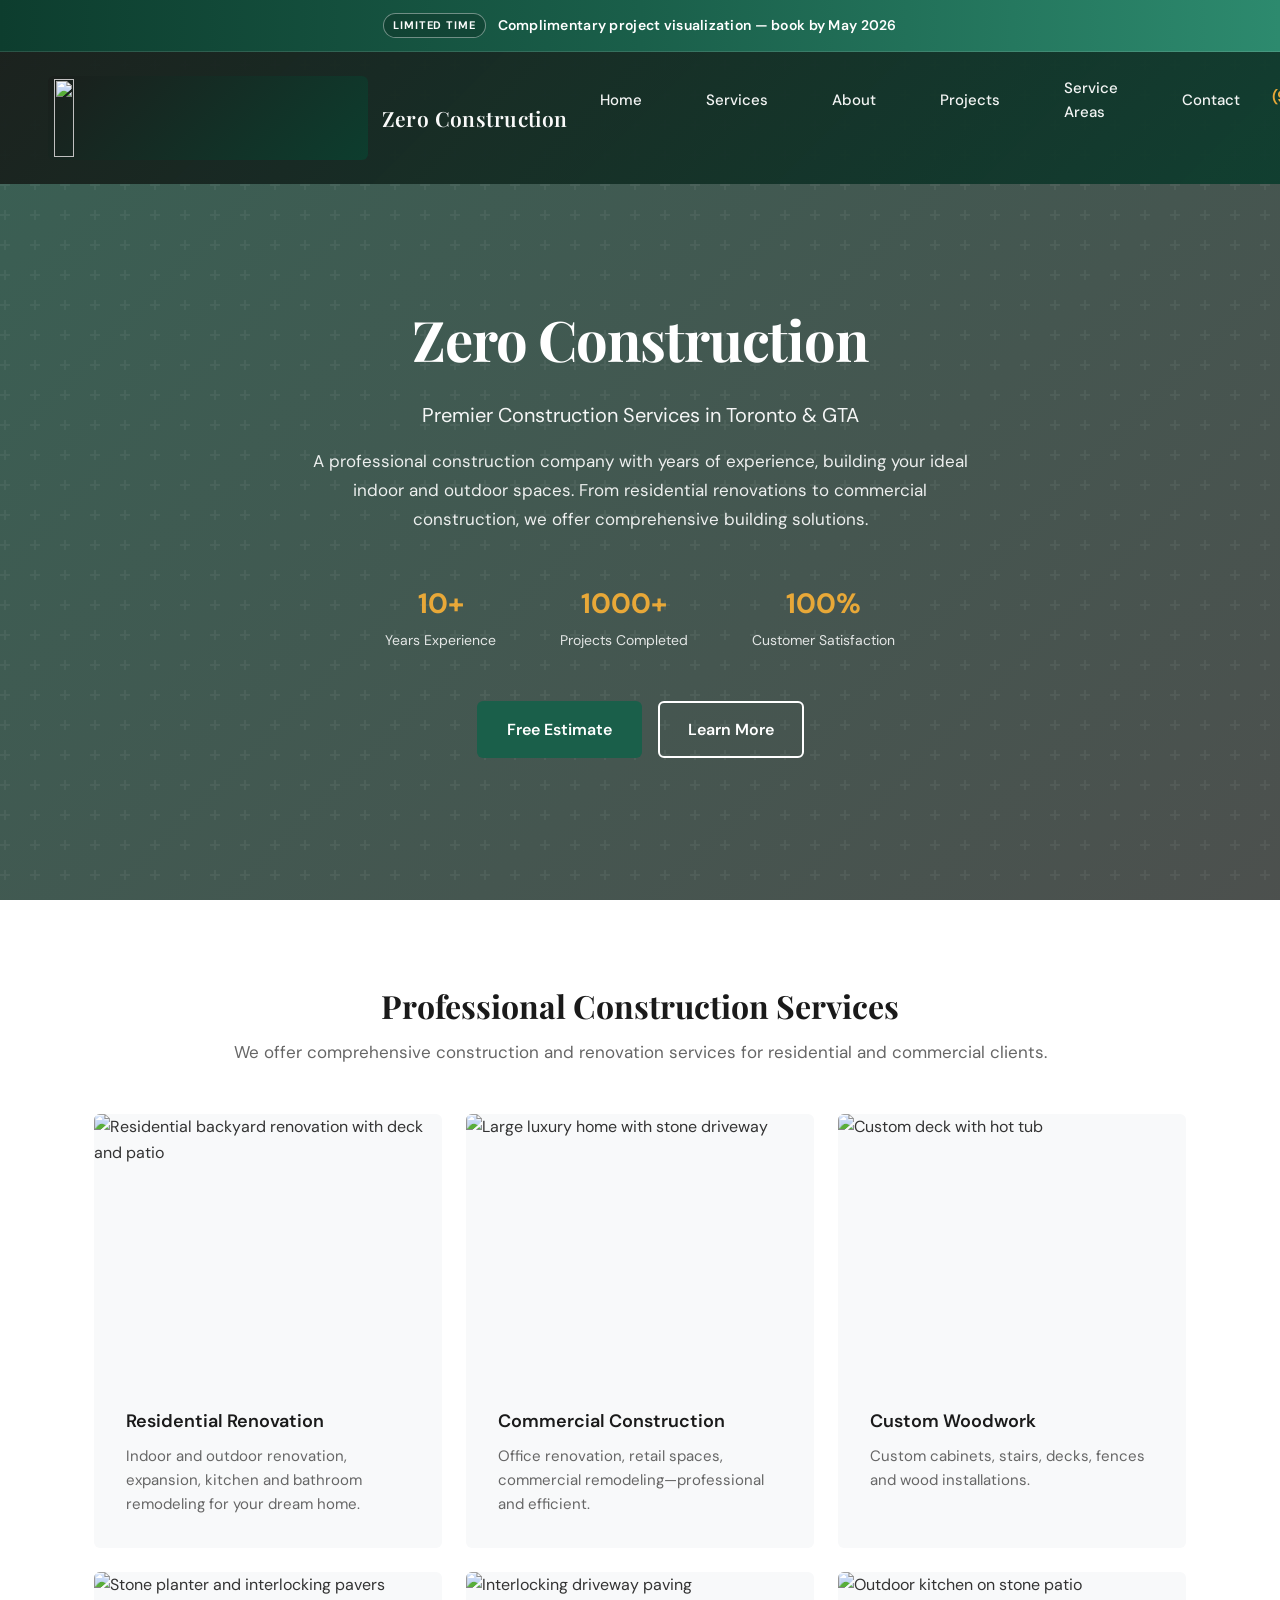
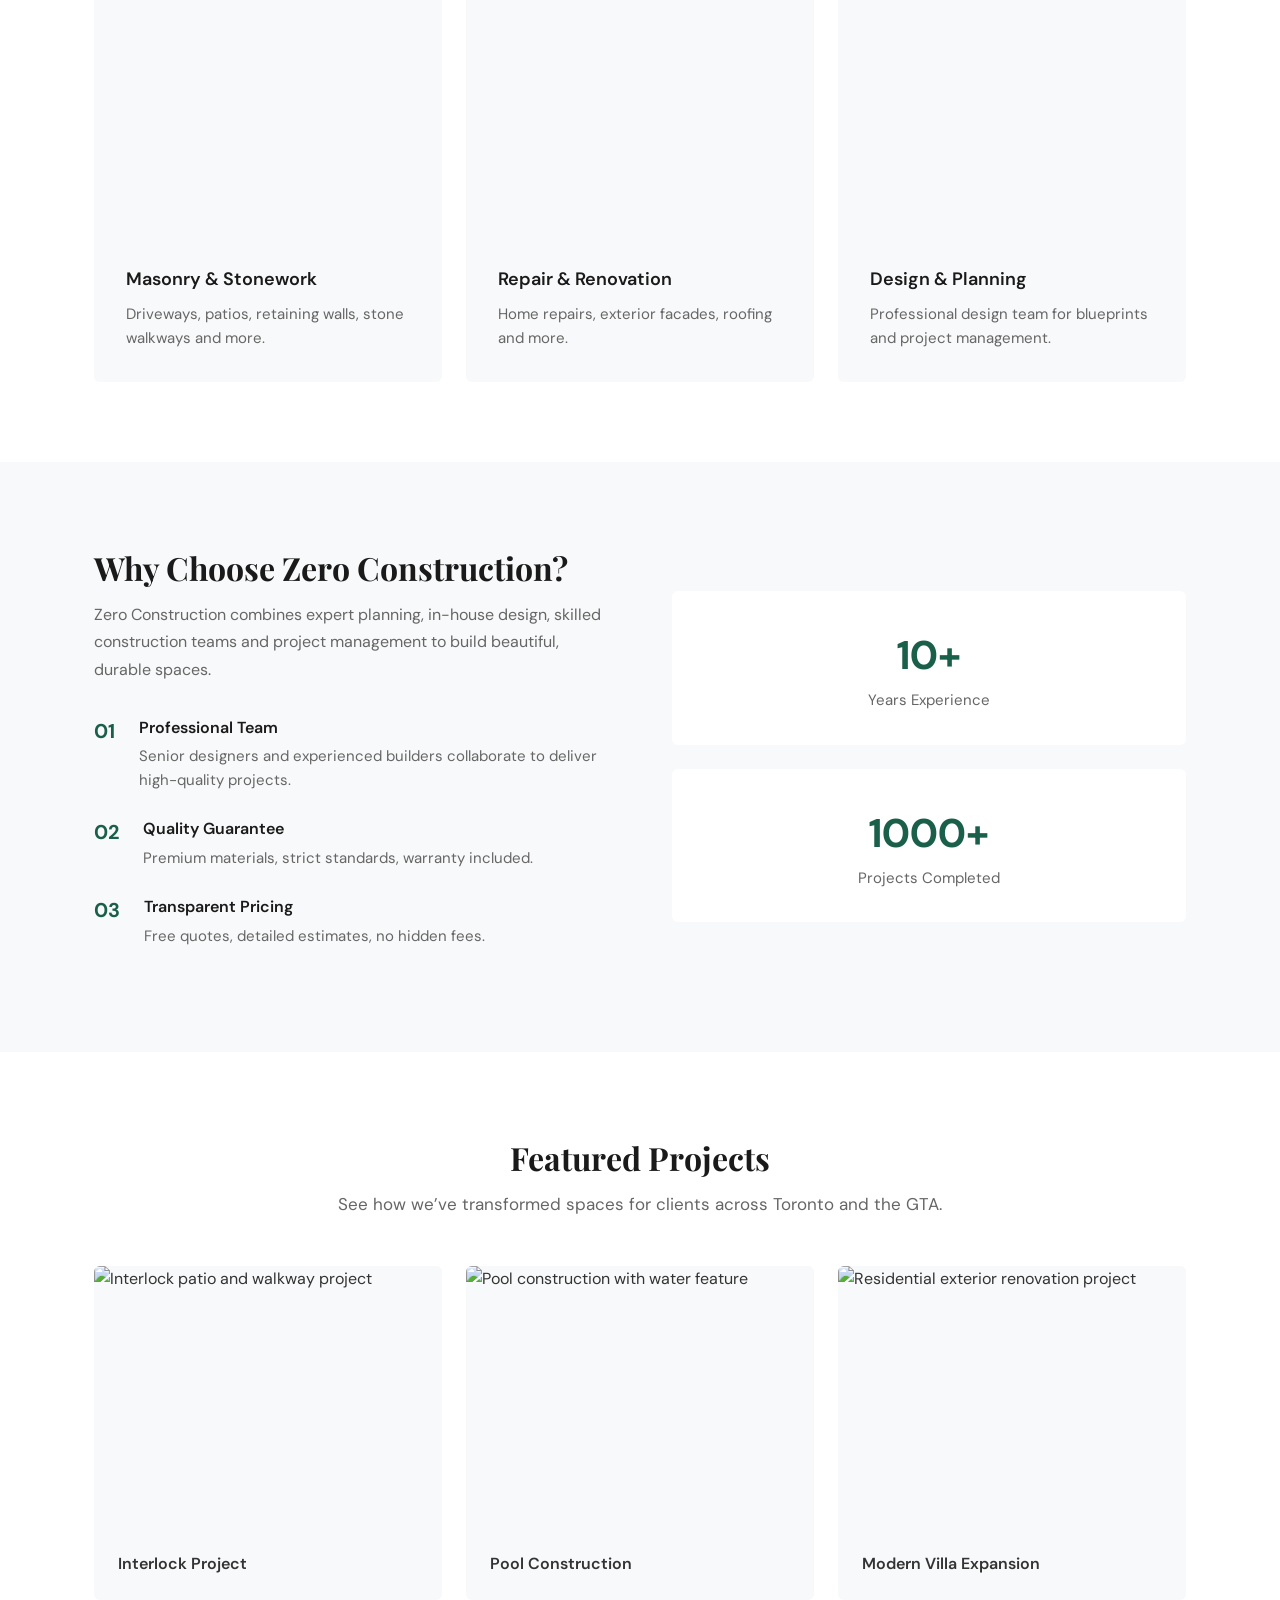
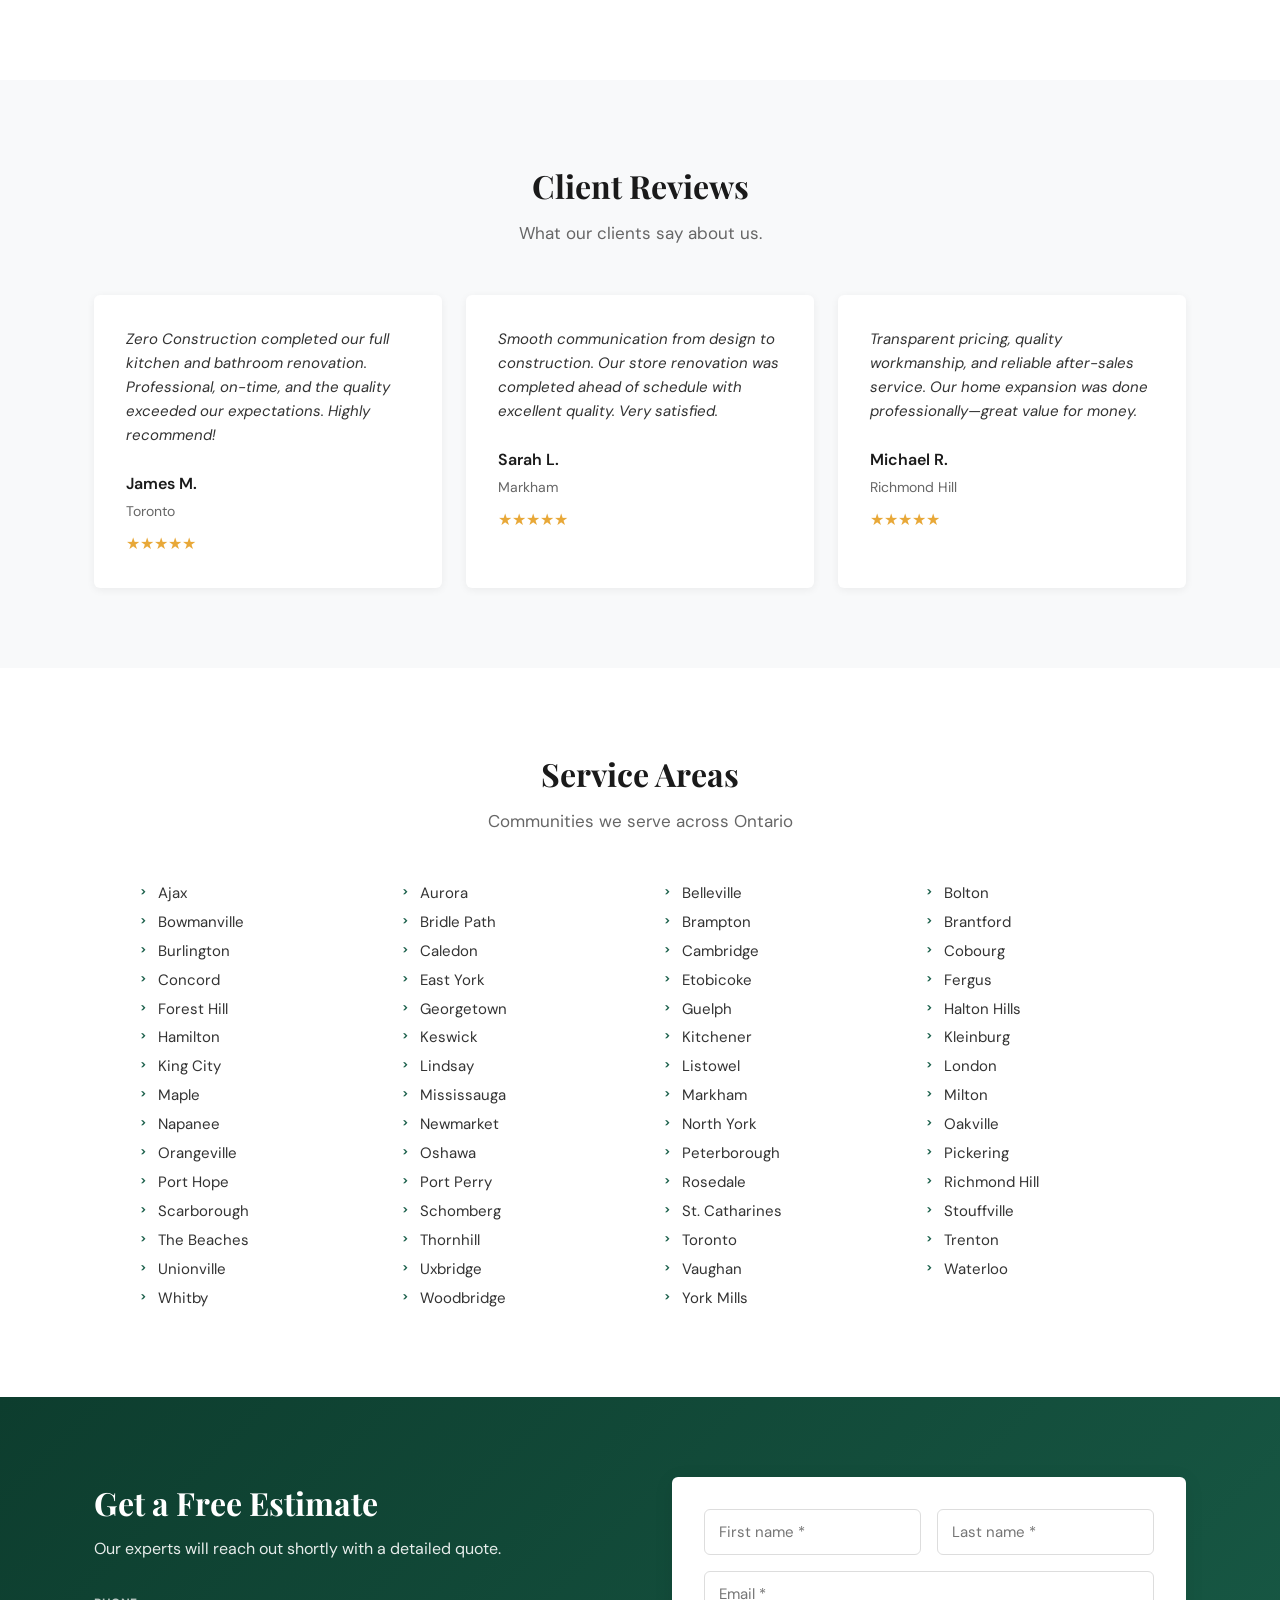
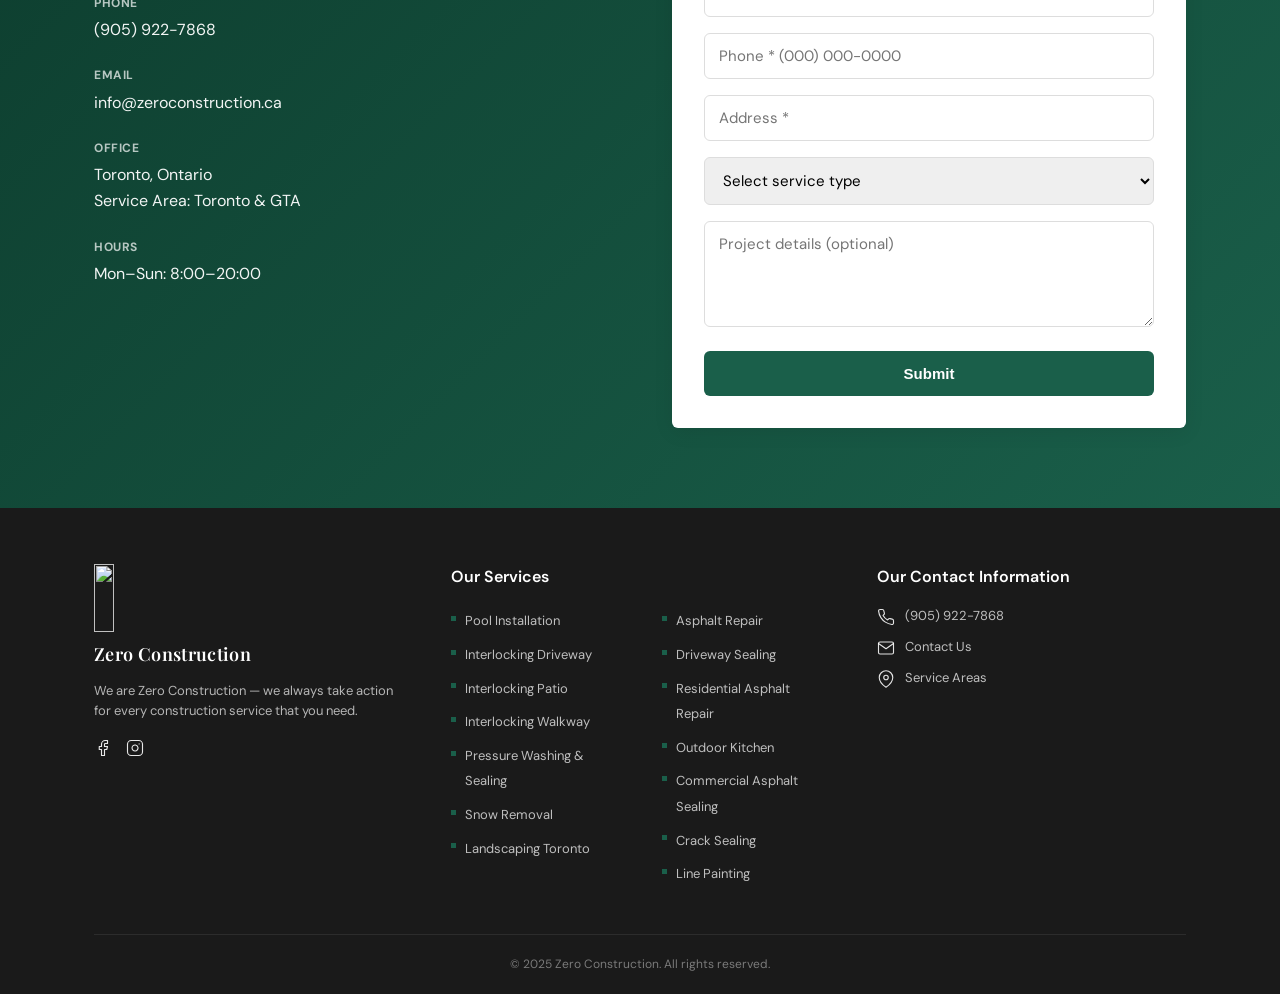
==== index.html @ 6ec4fa39 "Add files via upload" ====
<!DOCTYPE html>
<html lang="en">
<head>
    <meta charset="UTF-8">
    <meta name="viewport" content="width=device-width, initial-scale=1.0">
    <title>Zero Construction — Premier Construction Services in Toronto & GTA</title>
    <link rel="icon" href="images/ZeroConstructionLogo2.png" type="image/png">
    <link rel="apple-touch-icon" href="images/ZeroConstructionLogo2.png">
    <link rel="stylesheet" href="styles.css">
    <link rel="preconnect" href="https://fonts.googleapis.com">
    <link rel="preconnect" href="https://fonts.gstatic.com" crossorigin>
    <link href="https://fonts.googleapis.com/css2?family=DM+Sans:ital,opsz,wght@0,9..40,400;0,9..40,500;0,9..40,600;0,9..40,700&family=Playfair+Display:wght@600;700&display=swap" rel="stylesheet">
</head>
<body>
    <aside class="site-banner" role="region" aria-label="Limited-time promotion">
        <div class="container site-banner-inner">
            <a href="index.html#contact" class="site-banner-link">
                <span class="site-banner-pill">Limited time</span>
                <span class="site-banner-text">Complimentary project visualization — book by May 2026</span>
            </a>
        </div>
    </aside>
    <header class="header header-unified">
        <div class="header-bg"></div>
        <div class="header-inner">
            <a href="index.html" class="logo"><span class="logo-img-wrap"><img src="images/ZeroConstructionLogo2.png" alt="" class="logo-img" width="340" height="86" decoding="async" aria-hidden="true"></span><span class="logo-text">Zero Construction</span></a>
            <div class="header-nav">
                <nav class="nav-row nav-primary">
                    <a href="index.html#home">Home</a>
                    <a href="index.html#services">Services</a>
                    <a href="index.html#about">About</a>
                    <a href="index.html#projects">Projects</a>
                    <a href="index.html#service-areas">Service Areas</a>
                    <a href="index.html#contact">Contact</a>
                    <a href="tel:+19059227868" class="nav-phone">(905) 922-7868</a>
                </nav>
            </div>
            <div class="header-cta">
                <a href="tel:+19059227868" class="phone">(905) 922-7868</a>
                <a href="index.html#contact" class="btn btn-primary">Free Estimate</a>
            </div>
            <button class="mobile-menu-btn" aria-label="Open menu">
                <span></span>
                <span></span>
                <span></span>
            </button>
        </div>
    </header>

    <section id="home" class="hero hero-photo">
        <div class="hero-overlay"></div>
        <div class="hero-inner container">
            <h1 class="hero-title">Zero Construction</h1>
            <p class="hero-tagline">Premier Construction Services in Toronto & GTA</p>
            <p class="hero-desc">A professional construction company with years of experience, building your ideal indoor and outdoor spaces. From residential renovations to commercial construction, we offer comprehensive building solutions.</p>
            <div class="hero-stats">
                <div class="stat">
                    <span class="stat-value">10+</span>
                    <span class="stat-label">Years Experience</span>
                </div>
                <div class="stat">
                    <span class="stat-value">1000+</span>
                    <span class="stat-label">Projects Completed</span>
                </div>
                <div class="stat">
                    <span class="stat-value">100%</span>
                    <span class="stat-label">Customer Satisfaction</span>
                </div>
            </div>
            <div class="hero-actions">
                <a href="#contact" class="btn btn-primary btn-lg">Free Estimate</a>
                <a href="#services" class="btn btn-secondary btn-lg">Learn More</a>
            </div>
        </div>
    </section>

    <section id="services" class="section section-services">
        <div class="container">
            <div class="section-head">
                <h2 class="section-title">Professional Construction Services</h2>
                <p class="section-subtitle">We offer comprehensive construction and renovation services for residential and commercial clients.</p>
            </div>
            <div class="services-grid">
                <article class="service-card">
                    <div class="service-card-img">
                        <img src="images/PHOTO-2025-08-22-10-28-42 4.JPG" alt="Residential backyard renovation with deck and patio" loading="lazy" width="800" height="600">
                    </div>
                    <div class="service-card-body">
                        <h3>Residential Renovation</h3>
                        <p>Indoor and outdoor renovation, expansion, kitchen and bathroom remodeling for your dream home.</p>
                    </div>
                </article>
                <article class="service-card">
                    <div class="service-card-img">
                        <img src="images/PHOTO-2025-08-22-10-29-14 63.JPG" alt="Large luxury home with stone driveway" loading="lazy" width="800" height="600">
                    </div>
                    <div class="service-card-body">
                        <h3>Commercial Construction</h3>
                        <p>Office renovation, retail spaces, commercial remodeling&mdash;professional and efficient.</p>
                    </div>
                </article>
                <article class="service-card">
                    <div class="service-card-img">
                        <img src="images/PHOTO-2025-08-22-10-28-42 14.JPG" alt="Custom deck with hot tub" loading="lazy" width="800" height="600">
                    </div>
                    <div class="service-card-body">
                        <h3>Custom Woodwork</h3>
                        <p>Custom cabinets, stairs, decks, fences and wood installations.</p>
                    </div>
                </article>
                <article class="service-card">
                    <div class="service-card-img">
                        <img src="images/PHOTO-2025-08-22-10-27-51 25.JPG" alt="Stone planter and interlocking pavers" loading="lazy" width="800" height="600">
                    </div>
                    <div class="service-card-body">
                        <h3>Masonry & Stonework</h3>
                        <p>Driveways, patios, retaining walls, stone walkways and more.</p>
                    </div>
                </article>
                <article class="service-card">
                    <div class="service-card-img">
                        <img src="images/PHOTO-2025-08-22-10-28-54 4.JPG" alt="Interlocking driveway paving" loading="lazy" width="800" height="600">
                    </div>
                    <div class="service-card-body">
                        <h3>Repair & Renovation</h3>
                        <p>Home repairs, exterior facades, roofing and more.</p>
                    </div>
                </article>
                <article class="service-card">
                    <div class="service-card-img">
                        <img src="images/PHOTO-2025-08-22-10-28-33 10.JPG" alt="Outdoor kitchen on stone patio" loading="lazy" width="800" height="600">
                    </div>
                    <div class="service-card-body">
                        <h3>Design & Planning</h3>
                        <p>Professional design team for blueprints and project management.</p>
                    </div>
                </article>
            </div>
        </div>
    </section>

    <section id="about" class="section section-about">
        <div class="container">
            <div class="about-grid">
                <div class="about-main">
                    <h2 class="section-title">Why Choose Zero Construction?</h2>
                    <p class="about-lead">Zero Construction combines expert planning, in-house design, skilled construction teams and project management to build beautiful, durable spaces.</p>
                    <ul class="features-list">
                        <li class="feature">
                            <span class="feature-num">01</span>
                            <div>
                                <h4>Professional Team</h4>
                                <p>Senior designers and experienced builders collaborate to deliver high-quality projects.</p>
                            </div>
                        </li>
                        <li class="feature">
                            <span class="feature-num">02</span>
                            <div>
                                <h4>Quality Guarantee</h4>
                                <p>Premium materials, strict standards, warranty included.</p>
                            </div>
                        </li>
                        <li class="feature">
                            <span class="feature-num">03</span>
                            <div>
                                <h4>Transparent Pricing</h4>
                                <p>Free quotes, detailed estimates, no hidden fees.</p>
                            </div>
                        </li>
                    </ul>
                </div>
                <div class="about-stats">
                    <div class="stat-card">
                        <span class="stat-card-value">10+</span>
                        <span class="stat-card-label">Years Experience</span>
                    </div>
                    <div class="stat-card">
                        <span class="stat-card-value">1000+</span>
                        <span class="stat-card-label">Projects Completed</span>
                    </div>
                </div>
            </div>
        </div>
    </section>

    <section id="projects" class="section section-projects">
        <div class="container">
            <div class="section-head">
                <h2 class="section-title">Featured Projects</h2>
                <p class="section-subtitle">See how we&rsquo;ve transformed spaces for clients across Toronto and the GTA.</p>
            </div>
            <div class="projects-grid">
                <article class="project-card">
                    <div class="project-image">
                        <img src="images/PHOTO-2025-08-22-10-28-54 7.JPG" alt="Interlock patio and walkway project" loading="lazy" width="800" height="600">
                    </div>
                    <h4>Interlock Project</h4>
                </article>
                <article class="project-card">
                    <div class="project-image">
                        <img src="images/PHOTO-2025-08-22-10-29-14 76.JPG" alt="Pool construction with water feature" loading="lazy" width="800" height="600">
                    </div>
                    <h4>Pool Construction</h4>
                </article>
                <article class="project-card">
                    <div class="project-image">
                        <img src="images/PHOTO-2025-08-22-10-28-42 16.JPG" alt="Residential exterior renovation project" loading="lazy" width="800" height="600">
                    </div>
                    <h4>Modern Villa Expansion</h4>
                </article>
            </div>
        </div>
    </section>

    <section class="section section-testimonials">
        <div class="container">
            <div class="section-head">
                <h2 class="section-title">Client Reviews</h2>
                <p class="section-subtitle">What our clients say about us.</p>
            </div>
            <div class="testimonials-grid">
                <blockquote class="testimonial">
                    <p>Zero Construction completed our full kitchen and bathroom renovation. Professional, on-time, and the quality exceeded our expectations. Highly recommend!</p>
                    <footer>
                        <cite>James M.</cite>
                        <span>Toronto</span>
                    </footer>
                    <div class="stars">&#9733;&#9733;&#9733;&#9733;&#9733;</div>
                </blockquote>
                <blockquote class="testimonial">
                    <p>Smooth communication from design to construction. Our store renovation was completed ahead of schedule with excellent quality. Very satisfied.</p>
                    <footer>
                        <cite>Sarah L.</cite>
                        <span>Markham</span>
                    </footer>
                    <div class="stars">&#9733;&#9733;&#9733;&#9733;&#9733;</div>
                </blockquote>
                <blockquote class="testimonial">
                    <p>Transparent pricing, quality workmanship, and reliable after-sales service. Our home expansion was done professionally&mdash;great value for money.</p>
                    <footer>
                        <cite>Michael R.</cite>
                        <span>Richmond Hill</span>
                    </footer>
                    <div class="stars">&#9733;&#9733;&#9733;&#9733;&#9733;</div>
                </blockquote>
            </div>
        </div>
    </section>

    <section id="service-areas" class="section section-service-areas">
        <div class="container">
            <div class="section-head">
                <h2 class="section-title">Service Areas</h2>
                <p class="section-subtitle">Communities we serve across Ontario</p>
            </div>
            <div class="service-areas-grid">
                <ul class="service-areas-list">
                    <li>Ajax</li>
                    <li>Bowmanville</li>
                    <li>Burlington</li>
                    <li>Concord</li>
                    <li>Forest Hill</li>
                    <li>Hamilton</li>
                    <li>King City</li>
                    <li>Maple</li>
                    <li>Napanee</li>
                    <li>Orangeville</li>
                    <li>Port Hope</li>
                    <li>Scarborough</li>
                    <li>The Beaches</li>
                    <li>Unionville</li>
                    <li>Whitby</li>
                </ul>
                <ul class="service-areas-list">
                    <li>Aurora</li>
                    <li>Bridle Path</li>
                    <li>Caledon</li>
                    <li>East York</li>
                    <li>Georgetown</li>
                    <li>Keswick</li>
                    <li>Lindsay</li>
                    <li>Mississauga</li>
                    <li>Newmarket</li>
                    <li>Oshawa</li>
                    <li>Port Perry</li>
                    <li>Schomberg</li>
                    <li>Thornhill</li>
                    <li>Uxbridge</li>
                    <li>Woodbridge</li>
                </ul>
                <ul class="service-areas-list">
                    <li>Belleville</li>
                    <li>Brampton</li>
                    <li>Cambridge</li>
                    <li>Etobicoke</li>
                    <li>Guelph</li>
                    <li>Kitchener</li>
                    <li>Listowel</li>
                    <li>Markham</li>
                    <li>North York</li>
                    <li>Peterborough</li>
                    <li>Rosedale</li>
                    <li>St. Catharines</li>
                    <li>Toronto</li>
                    <li>Vaughan</li>
                    <li>York Mills</li>
                </ul>
                <ul class="service-areas-list">
                    <li>Bolton</li>
                    <li>Brantford</li>
                    <li>Cobourg</li>
                    <li>Fergus</li>
                    <li>Halton Hills</li>
                    <li>Kleinburg</li>
                    <li>London</li>
                    <li>Milton</li>
                    <li>Oakville</li>
                    <li>Pickering</li>
                    <li>Richmond Hill</li>
                    <li>Stouffville</li>
                    <li>Trenton</li>
                    <li>Waterloo</li>
                </ul>
            </div>
        </div>
    </section>

    <section id="contact" class="section section-contact">
        <div class="container">
            <div class="contact-grid">
                <div class="contact-info">
                    <h2 class="section-title">Get a Free Estimate</h2>
                    <p class="contact-lead">Our experts will reach out shortly with a detailed quote.</p>
                    <div class="contact-details">
                        <div class="contact-item">
                            <strong>Phone</strong>
                            <a href="tel:+19059227868">(905) 922-7868</a>
                        </div>
                        <div class="contact-item">
                            <strong>Email</strong>
                            <a href="mailto:info@zeroconstruction.ca">info@zeroconstruction.ca</a>
                        </div>
                        <div class="contact-item">
                            <strong>Office</strong>
                            <p>Toronto, Ontario</p>
                            <p>Service Area: Toronto & GTA</p>
                        </div>
                        <div class="contact-item">
                            <strong>Hours</strong>
                            <p>Mon&ndash;Sun: 8:00&ndash;20:00</p>
                        </div>
                    </div>
                </div>
                <form class="contact-form">
                    <div class="form-row">
                        <input type="text" name="firstName" placeholder="First name *" required>
                        <input type="text" name="lastName" placeholder="Last name *" required>
                    </div>
                    <input type="email" name="email" placeholder="Email *" required>
                    <input type="tel" name="phone" placeholder="Phone * (000) 000-0000" required>
                    <input type="text" name="address" placeholder="Address *" required>
                    <select name="service">
                        <option value="">Select service type</option>
                        <option value="pool">Pool</option>
                        <option value="asphalt">Asphalt</option>
                        <option value="concrete">Concrete</option>
                        <option value="stonework-repair">Stonework Repair</option>
                        <option value="power-washing">Power Washing</option>
                        <option value="asphalt-sealing">Asphalt Sealing</option>
                        <option value="rennovation">Rennovation</option>
                        <option value="other">Other</option>
                    </select>
                    <textarea name="message" placeholder="Project details (optional)" rows="4"></textarea>
                    <button type="submit" class="btn btn-primary btn-block">Submit</button>
                </form>
            </div>
        </div>
    </section>

    <footer class="footer">
        <div class="container">
            <div class="footer-grid">
                <div class="footer-brand">
                    <a href="index.html" class="footer-logo"><span class="footer-logo-inner"><img src="images/ZeroConstructionLogo2.png" alt="" class="footer-logo-img" width="270" height="68" decoding="async" aria-hidden="true"><span class="footer-logo-text">Zero Construction</span></span></a>
                    <p class="footer-tagline">We are Zero Construction &mdash; we always take action for every construction service that you need.</p>
                    <div class="footer-social">
                        <a href="https://www.facebook.com/zeroconstruction" class="footer-social-link" target="_blank" rel="noopener noreferrer" aria-label="Facebook">
                            <svg class="footer-social-icon" viewBox="0 0 24 24" fill="none" stroke="currentColor" stroke-width="1.5" stroke-linecap="round" stroke-linejoin="round" aria-hidden="true"><path d="M18 2h-3a5 5 0 0 0-5 5v3H7v4h3v8h4v-8h3l1-4h-4V7a1 1 0 0 1 1-1h3z"/></svg>
                        </a>
                        <a href="https://www.instagram.com/zeroconstruction" class="footer-social-link" target="_blank" rel="noopener noreferrer" aria-label="Instagram">
                            <svg class="footer-social-icon" viewBox="0 0 24 24" fill="none" stroke="currentColor" stroke-width="1.5" stroke-linecap="round" stroke-linejoin="round" aria-hidden="true"><rect x="2" y="2" width="20" height="20" rx="5" ry="5"/><path d="M16 11.37A4 4 0 1 1 12.63 8 4 4 0 0 1 16 11.37z"/><line x1="17.5" y1="6.5" x2="17.51" y2="6.5"/></svg>
                        </a>
                    </div>
                </div>
                <div class="footer-services">
                    <h4 class="footer-heading">Our Services</h4>
                    <div class="footer-services-cols">
                        <ul class="footer-services-list">
                            <li><a href="landscaping.html">Pool Installation</a></li>
                            <li><a href="stonework.html#driveway">Interlocking Driveway</a></li>
                            <li><a href="stonework.html#patio">Interlocking Patio</a></li>
                            <li><a href="stonework.html#walkway">Interlocking Walkway</a></li>
                            <li><a href="paving.html#sealing">Pressure Washing &amp; Sealing</a></li>
                            <li><a href="landscaping.html">Snow Removal</a></li>
                            <li><a href="landscaping.html">Landscaping Toronto</a></li>
                        </ul>
                        <ul class="footer-services-list">
                            <li><a href="paving.html#residential">Asphalt Repair</a></li>
                            <li><a href="paving.html#sealing">Driveway Sealing</a></li>
                            <li><a href="paving.html#residential">Residential Asphalt Repair</a></li>
                            <li><a href="landscaping.html#outdoor">Outdoor Kitchen</a></li>
                            <li><a href="paving.html#commercial">Commercial Asphalt Sealing</a></li>
                            <li><a href="paving.html#commercial">Crack Sealing</a></li>
                            <li><a href="paving.html#commercial">Line Painting</a></li>
                        </ul>
                    </div>
                </div>
                <div class="footer-contact-block">
                    <h4 class="footer-heading">Our Contact Information</h4>
                    <ul class="footer-contact-list">
                        <li class="footer-contact-row">
                            <span class="footer-contact-icon"><svg viewBox="0 0 24 24" aria-hidden="true" fill="none" stroke="currentColor" stroke-width="1.5" stroke-linecap="round" stroke-linejoin="round"><path d="M22 16.92v3a2 2 0 0 1-2.18 2 19.79 19.79 0 0 1-8.63-3.07 19.5 19.5 0 0 1-6-6 19.79 19.79 0 0 1-3.07-8.67A2 2 0 0 1 4.11 2h3a2 2 0 0 1 2 1.72 12.84 12.84 0 0 0 .7 2.81 2 2 0 0 1-.45 2.11L8.09 9.91a16 16 0 0 0 6 6l1.27-1.27a2 2 0 0 1 2.11-.45 12.84 12.84 0 0 0 2.81.7A2 2 0 0 1 22 16.92z"/></svg></span>
                            <a href="tel:+19059227868">(905) 922-7868</a>
                        </li>
                        <li class="footer-contact-row">
                            <span class="footer-contact-icon"><svg viewBox="0 0 24 24" aria-hidden="true" fill="none" stroke="currentColor" stroke-width="1.5" stroke-linecap="round" stroke-linejoin="round"><path d="M4 4h16c1.1 0 2 .9 2 2v12c0 1.1-.9 2-2 2H4c-1.1 0-2-.9-2-2V6c0-1.1.9-2 2-2z"/><polyline points="22,6 12,13 2,6"/></svg></span>
                            <a href="mailto:info@zeroconstruction.ca">Contact Us</a>
                        </li>
                        <li class="footer-contact-row">
                            <span class="footer-contact-icon"><svg viewBox="0 0 24 24" aria-hidden="true" fill="none" stroke="currentColor" stroke-width="1.5" stroke-linecap="round" stroke-linejoin="round"><path d="M21 10c0 7-9 13-9 13s-9-6-9-13a9 9 0 0 1 18 0z"/><circle cx="12" cy="10" r="3"/></svg></span>
                            <a href="#service-areas">Service Areas</a>
                        </li>
                    </ul>
                </div>
            </div>
            <p class="footer-copy">&copy; 2025 Zero Construction. All rights reserved.</p>
        </div>
    </footer>

    <script src="script.js"></script>
</body>
</html>
---- styles.css ----
/* Zero Construction — English-only, strict typography */

:root {
    /* Must cover promo banner (pill + line) so fixed header clears it */
    --site-banner-height: 3.25rem;
    /* Fixed header row height (logo + padding) — used so anchor links aren’t hidden under the bar */
    --header-sticky-height: 8rem;
    /* Banner + header + small gap so section titles clear the sticky UI */
    --anchor-offset: calc(var(--site-banner-height) + var(--header-sticky-height) + 0.75rem);
    --color-primary: #1a5f4a;
    --color-primary-dark: #0d3d2e;
    --color-primary-light: #2d8a6e;
    --color-accent: #e8a838;
    --color-dark: #1a1a1a;
    /* Same hues as .header-bg (opaque) so the logo plate matches the header strip */
    --header-gradient-start: rgb(26, 31, 28);
    --header-gradient-end: rgb(13, 61, 46);
    --color-text: #333;
    --color-muted: #666;
    --color-bg: #f8f9fa;
    --color-white: #fff;
    --font-display: "Playfair Display", Georgia, "Times New Roman", serif;
    --font-body: "DM Sans", -apple-system, BlinkMacSystemFont, "Segoe UI", sans-serif;
    --shadow-sm: 0 2px 8px rgba(0, 0, 0, 0.06);
    --shadow: 0 4px 20px rgba(0, 0, 0, 0.08);
    --radius: 6px;
    --ease: 0.2s ease;
    --space-xs: 4px;
    --space-sm: 8px;
    --space-md: 16px;
    --space-lg: 24px;
    --space-xl: 32px;
    --space-2xl: 48px;
    --space-3xl: 64px;
    --space-4xl: 80px;
}

*, *::before, *::after {
    margin: 0;
    padding: 0;
    box-sizing: border-box;
}

html {
    scroll-behavior: smooth;
}

/* Hash / anchor scroll lands below fixed promo banner + header (footer + nav links) */
section[id] {
    scroll-margin-top: var(--anchor-offset);
}

body {
    font-family: var(--font-body);
    font-size: 16px;
    line-height: 1.6;
    color: var(--color-text);
    -webkit-font-smoothing: antialiased;
}

/* Promo banner — fixed above header (limited-time / promotional) */
.site-banner {
    position: fixed;
    top: 0;
    left: 0;
    right: 0;
    z-index: 1001;
    min-height: var(--site-banner-height);
    display: flex;
    align-items: center;
    justify-content: center;
    padding: 0.45rem var(--space-lg);
    background: linear-gradient(90deg, var(--color-primary-dark) 0%, var(--color-primary) 50%, var(--color-primary-light) 100%);
    border-bottom: 1px solid rgba(255, 255, 255, 0.12);
}

.site-banner-inner {
    display: flex;
    align-items: center;
    justify-content: center;
    flex-wrap: wrap;
    gap: 0.5rem 0.75rem;
    text-align: center;
}

.site-banner-link {
    display: inline-flex;
    align-items: center;
    justify-content: center;
    flex-wrap: wrap;
    gap: 0.5rem 0.75rem;
    font-size: 0.875rem;
    font-weight: 600;
    color: var(--color-white);
    text-decoration: none;
    letter-spacing: 0.02em;
}

.site-banner-pill {
    flex-shrink: 0;
    display: inline-block;
    font-size: 0.6875rem;
    font-weight: 700;
    letter-spacing: 0.08em;
    text-transform: uppercase;
    color: rgba(255, 255, 255, 0.98);
    padding: 0.2rem 0.55rem;
    border-radius: 999px;
    border: 1px solid rgba(255, 255, 255, 0.4);
    background: rgba(0, 0, 0, 0.18);
}

.site-banner-text {
    font-weight: 600;
    line-height: 1.35;
}

.site-banner-link:hover {
    color: var(--color-accent);
    text-decoration: none;
}

.container {
    max-width: 1140px;
    margin: 0 auto;
    padding: 0 var(--space-lg);
}

/* Unified Header - two rows like AHS */
.header-unified {
    position: fixed;
    top: var(--site-banner-height);
    left: 0;
    right: 0;
    width: 100%;
    z-index: 1000;
}

.header-bg {
    position: absolute;
    inset: 0;
    background: linear-gradient(135deg, rgba(26, 31, 28, 0.95) 0%, rgba(13, 61, 46, 0.92) 100%);
}

.header-unified .header-inner {
    position: relative;
    display: flex;
    align-items: flex-start;
    justify-content: space-between;
    padding: var(--space-lg) 3rem;
    gap: var(--space-xl);
    max-width: 100%;
    width: 100%;
    margin: 0 auto;
}

.header-unified .logo {
    display: inline-flex;
    align-items: center;
    gap: 0.875rem;
    line-height: 1.1;
    text-decoration: none;
    flex-shrink: 0;
}

.header-unified .logo-img-wrap {
    display: inline-flex;
    align-items: center;
    justify-content: center;
    line-height: 0;
    /* Same gradient as .header-bg (full opacity) so the plate matches the bar behind it */
    background: linear-gradient(135deg, var(--header-gradient-start) 0%, var(--header-gradient-end) 100%);
    padding: 0.2rem 0.35rem;
    border-radius: 6px;
    transition: opacity var(--ease);
    isolation: isolate;
}

.header-unified .logo-img {
    height: 78px;
    width: auto;
    max-width: min(380px, 46vw);
    object-fit: contain;
    display: block;
    /* Pure black in the PNG takes the lighter of pixel vs backdrop — blends into the plate */
    mix-blend-mode: lighten;
}

.logo-text {
    font-family: var(--font-display);
    font-size: 1.3125rem;
    font-weight: 600;
    color: rgba(255, 255, 255, 0.98);
    letter-spacing: 0.02em;
    white-space: nowrap;
    transition: opacity var(--ease);
}

.header-unified .logo:hover .logo-img-wrap,
.header-unified .logo:hover .logo-text {
    opacity: 0.88;
}

.header-nav {
    flex: 1;
    display: flex;
    flex-direction: column;
    align-items: center;
    justify-content: center;
    gap: var(--space-md);
}

.header-cta {
    display: flex;
    align-items: center;
    gap: var(--space-lg);
    flex-shrink: 0;
}

.nav-row {
    display: flex;
    align-items: center;
    justify-content: center;
}

.nav-primary {
    display: flex;
    align-items: center;
    justify-content: center;
    gap: 4rem;
}

.header-unified .nav-primary a,
.header-unified .nav a {
    color: rgba(255, 255, 255, 0.95);
    text-decoration: none;
    font-size: 0.9375rem;
    font-weight: 500;
}

.header-unified .nav a:hover {
    color: var(--color-accent);
}

.header-unified .phone {
    color: var(--color-accent);
    font-weight: 600;
    text-decoration: none;
}

.header-unified .phone:hover {
    color: var(--color-white);
}

.header-unified .btn-primary {
    padding: 8px 20px;
    font-size: 0.875rem;
}

.nav-services {
    flex-wrap: wrap;
    justify-content: center;
    align-items: center;
    gap: 1.5rem;
}

/* Ensure both menu rows share same center alignment */
.header-nav .nav-primary,
.header-nav .nav-services {
    width: 100%;
}

.nav-dot {
    color: var(--color-accent);
    font-size: 0.5rem;
    line-height: 1;
}

.service-trigger {
    display: inline-flex;
    align-items: center;
    gap: var(--space-xs);
    padding: var(--space-xs) 0;
    color: rgba(255, 255, 255, 0.9);
    text-decoration: none;
    font-size: 0.8125rem;
    font-weight: 500;
}

.service-trigger:hover {
    color: var(--color-accent);
}

.caret {
    font-size: 0.5rem;
    transition: transform var(--ease);
}

.service-dropdown:hover .caret {
    transform: rotate(180deg);
}

.service-dropdown {
    position: relative;
}

.service-menu {
    display: none;
    position: absolute;
    top: 100%;
    left: 0;
    min-width: 180px;
    padding: var(--space-sm);
    margin-top: var(--space-xs);
    background: var(--color-white);
    border-radius: var(--radius);
    box-shadow: var(--shadow);
    list-style: none;
    z-index: 1001;
}

.service-dropdown:hover .service-menu {
    display: block;
}

.service-menu a {
    display: block;
    padding: var(--space-sm) var(--space-md);
    color: var(--color-text);
    text-decoration: none;
    font-size: 0.875rem;
}

.service-menu a:hover {
    color: var(--color-primary);
}

.nav-phone {
    color: var(--color-accent);
    font-weight: 600;
}

@media (min-width: 769px) {
    .nav-phone {
        display: none;
    }
}

.mobile-menu-btn {
    display: none;
    flex-direction: column;
    gap: 5px;
    padding: var(--space-sm);
    background: none;
    border: none;
    cursor: pointer;
}

.mobile-menu-btn span {
    width: 22px;
    height: 2px;
    background: var(--color-white);
}

/* Buttons */
.btn {
    display: inline-block;
    padding: 12px 24px;
    font-size: 0.9375rem;
    font-weight: 600;
    text-decoration: none;
    border-radius: var(--radius);
    border: 2px solid transparent;
    transition: var(--ease);
}

.btn-primary {
    background: var(--color-primary);
    color: var(--color-white);
}

.btn-primary:hover {
    background: var(--color-primary-dark);
}

.btn-secondary {
    background: transparent;
    color: var(--color-white);
    border-color: var(--color-white);
}

.btn-secondary:hover {
    background: var(--color-white);
    color: var(--color-primary);
}

.btn-lg {
    padding: 14px 28px;
    font-size: 1rem;
}

.btn-block {
    width: 100%;
    text-align: center;
}

/* Hero */
.hero {
    position: relative;
    min-height: 100vh;
    display: flex;
    align-items: center;
    padding: calc(180px + var(--site-banner-height)) var(--space-lg) var(--space-4xl);
    background: linear-gradient(135deg, var(--color-primary-dark) 0%, var(--color-primary) 50%, var(--color-primary-light) 100%);
}

.hero.hero-photo {
    background-image: linear-gradient(135deg, rgba(13, 61, 46, 0.82) 0%, rgba(26, 31, 28, 0.78) 100%), url("images/PHOTO-2025-08-22-10-28-42 30.JPG");
    background-size: cover;
    background-position: center;
}

.hero-overlay {
    position: absolute;
    inset: 0;
    background: url("data:image/svg+xml,%3Csvg width='60' height='60' xmlns='http://www.w3.org/2000/svg'%3E%3Cg fill='%23fff' fill-opacity='0.05'%3E%3Cpath d='M36 34v-4h-2v4h-4v2h4v4h2v-4h4v-2h-4zm0-30V0h-2v4h-4v2h4v4h2V6h4V4h-4zM6 34v-4H4v4H0v2h4v4h2v-4h4v-2H6zM6 4V0H4v4H0v2h4v4h2V6h4V4H6z'/%3E%3C/g%3E%3C/svg%3E");
}

.hero-inner {
    position: relative;
    z-index: 1;
    text-align: center;
    max-width: 720px;
    margin: 0 auto;
}

.hero-title {
    font-family: var(--font-display);
    font-size: clamp(2.25rem, 5vw, 3.5rem);
    font-weight: 700;
    color: var(--color-white);
    margin-bottom: var(--space-md);
    letter-spacing: -0.02em;
}

.hero-tagline {
    font-size: 1.25rem;
    color: rgba(255, 255, 255, 0.95);
    margin-bottom: var(--space-md);
}

.hero-desc {
    font-size: 1.0625rem;
    line-height: 1.7;
    color: rgba(255, 255, 255, 0.9);
    margin-bottom: var(--space-2xl);
}

.hero-stats {
    display: flex;
    justify-content: center;
    gap: var(--space-3xl);
    margin-bottom: var(--space-2xl);
}

.stat {
    text-align: center;
}

.stat-value {
    display: block;
    font-size: 1.75rem;
    font-weight: 700;
    color: var(--color-accent);
}

.stat-label {
    font-size: 0.875rem;
    color: rgba(255, 255, 255, 0.85);
}

.hero-actions {
    display: flex;
    gap: var(--space-md);
    justify-content: center;
}

/* Sections */
.section {
    padding: var(--space-4xl) 0;
}

.section-head {
    text-align: center;
    margin-bottom: var(--space-2xl);
}

.section-title {
    font-family: var(--font-display);
    font-size: 2rem;
    font-weight: 700;
    color: var(--color-dark);
    margin-bottom: var(--space-sm);
}

.section-subtitle {
    font-size: 1.0625rem;
    color: var(--color-muted);
}

/* Services */
.section-services {
    background: var(--color-white);
}

.services-grid {
    display: grid;
    grid-template-columns: repeat(3, 1fr);
    gap: var(--space-lg);
}

.service-card {
    padding: 0;
    overflow: hidden;
    background: var(--color-bg);
    border-radius: var(--radius);
    transition: var(--ease);
}

.service-card:hover {
    transform: translateY(-4px);
    box-shadow: var(--shadow);
}

.service-card-img {
    aspect-ratio: 4 / 3;
    overflow: hidden;
}

.service-card-img img {
    width: 100%;
    height: 100%;
    object-fit: cover;
    display: block;
}

.service-card-body {
    padding: var(--space-xl);
}

.service-icon {
    font-size: 2rem;
    margin-bottom: var(--space-md);
}

.service-card h3 {
    font-size: 1.125rem;
    font-weight: 600;
    color: var(--color-dark);
    margin-bottom: var(--space-sm);
}

.service-card p {
    font-size: 0.9375rem;
    color: var(--color-muted);
    line-height: 1.6;
}

/* About */
.section-about {
    background: var(--color-bg);
}

.about-grid {
    display: grid;
    grid-template-columns: 1fr 1fr;
    gap: var(--space-3xl);
    align-items: center;
}

.about-main .section-title {
    text-align: left;
}

.about-lead {
    font-size: 1rem;
    color: var(--color-muted);
    margin-bottom: var(--space-xl);
    line-height: 1.7;
}

.features-list {
    list-style: none;
}

.feature {
    display: flex;
    gap: var(--space-lg);
    margin-bottom: var(--space-lg);
}

.feature-num {
    font-size: 1.25rem;
    font-weight: 700;
    color: var(--color-primary);
    flex-shrink: 0;
}

.feature h4 {
    font-size: 1rem;
    font-weight: 600;
    color: var(--color-dark);
    margin-bottom: var(--space-xs);
}

.feature p {
    font-size: 0.9375rem;
    color: var(--color-muted);
}

.about-stats {
    display: flex;
    flex-direction: column;
    gap: var(--space-lg);
}

.stat-card {
    background: var(--color-white);
    padding: var(--space-xl);
    border-radius: var(--radius);
    text-align: center;
}

.stat-card-value {
    display: block;
    font-size: 2.5rem;
    font-weight: 700;
    color: var(--color-primary);
}

.stat-card-label {
    font-size: 0.9375rem;
    color: var(--color-muted);
}

/* Projects */
.section-projects {
    background: var(--color-white);
}

.projects-grid {
    display: grid;
    grid-template-columns: repeat(3, 1fr);
    gap: var(--space-lg);
}

.project-card {
    border-radius: var(--radius);
    overflow: hidden;
    background: var(--color-bg);
    cursor: default;
}

.project-image {
    aspect-ratio: 4 / 3;
    overflow: hidden;
    background: var(--color-bg);
}

.project-image img {
    width: 100%;
    height: 100%;
    object-fit: cover;
    display: block;
    transform: scale(1);
    transition: transform 0.45s var(--ease);
}

.project-card:hover .project-image img {
    transform: scale(1.08);
}

@media (prefers-reduced-motion: reduce) {
    .project-image img {
        transition: none;
    }

    .project-card:hover .project-image img {
        transform: scale(1);
    }
}

.project-image-placeholder {
    aspect-ratio: 4 / 3;
    display: flex;
    align-items: center;
    justify-content: center;
    background: linear-gradient(135deg, var(--color-primary-light) 0%, var(--color-primary) 100%);
    color: var(--color-white);
    font-weight: 600;
    font-size: 0.9375rem;
}

.project-card h4 {
    padding: var(--space-lg);
    font-size: 1rem;
    font-weight: 600;
    color: var(--color-text);
    text-decoration: none;
    cursor: default;
}

.project-card h4 a {
    color: inherit;
    text-decoration: none;
    font-weight: inherit;
    pointer-events: none;
    cursor: default;
}

/* Service areas — Ontario communities (single-page) */
.section-service-areas {
    background: var(--color-white);
}

.service-areas-grid {
    display: grid;
    grid-template-columns: repeat(4, minmax(0, 1fr));
    gap: var(--space-lg) var(--space-2xl);
    max-width: 1000px;
    margin: 0 auto;
}

.service-areas-list {
    list-style: none;
    margin: 0;
    padding: 0;
}

.service-areas-list li {
    position: relative;
    padding-left: 1.1rem;
    margin-bottom: 0.45rem;
    font-family: var(--font-body);
    font-size: 0.9375rem;
    line-height: 1.45;
    color: var(--color-text);
}

.service-areas-list li::before {
    content: ">";
    position: absolute;
    left: 0;
    top: 0;
    color: var(--color-primary);
    font-weight: 700;
    font-size: 0.7rem;
    line-height: 1.45;
}

/* Testimonials */
.section-testimonials {
    background: var(--color-bg);
}

.testimonials-grid {
    display: grid;
    grid-template-columns: repeat(3, 1fr);
    gap: var(--space-lg);
}

.testimonial {
    background: var(--color-white);
    padding: var(--space-xl);
    border-radius: var(--radius);
    box-shadow: var(--shadow-sm);
}

.testimonial p {
    font-size: 0.9375rem;
    font-style: italic;
    color: var(--color-text);
    margin-bottom: var(--space-lg);
    line-height: 1.6;
}

.testimonial footer {
    display: flex;
    flex-direction: column;
    gap: var(--space-xs);
}

.testimonial cite {
    font-style: normal;
    font-weight: 600;
    color: var(--color-dark);
}

.testimonial footer span {
    font-size: 0.875rem;
    color: var(--color-muted);
}

.stars {
    margin-top: var(--space-sm);
    color: var(--color-accent);
}

/* Contact */
.section-contact {
    padding: var(--space-4xl) 0;
    background: linear-gradient(135deg, var(--color-primary-dark) 0%, var(--color-primary) 100%);
}

.contact-grid {
    display: grid;
    grid-template-columns: 1fr 1fr;
    gap: var(--space-3xl);
    align-items: start;
}

.contact-info .section-title {
    color: var(--color-white);
}

.contact-lead {
    color: rgba(255, 255, 255, 0.9);
    margin-bottom: var(--space-xl);
}

.contact-details {
    display: flex;
    flex-direction: column;
    gap: var(--space-lg);
}

.contact-item strong {
    display: block;
    font-size: 0.75rem;
    text-transform: uppercase;
    letter-spacing: 0.05em;
    color: rgba(255, 255, 255, 0.7);
    margin-bottom: var(--space-xs);
}

.contact-item a,
.contact-item p {
    color: rgba(255, 255, 255, 0.95);
}

.contact-item a {
    text-decoration: none;
}

.contact-item a:hover {
    color: var(--color-accent);
}

.contact-form {
    background: var(--color-white);
    padding: var(--space-xl);
    border-radius: var(--radius);
    box-shadow: var(--shadow);
}

.form-row {
    display: grid;
    grid-template-columns: 1fr 1fr;
    gap: var(--space-md);
}

.contact-form input,
.contact-form select,
.contact-form textarea {
    display: block;
    width: 100%;
    padding: 12px 14px;
    margin-bottom: var(--space-md);
    font-family: var(--font-body);
    font-size: 0.9375rem;
    border: 1px solid #ddd;
    border-radius: var(--radius);
}

.contact-form input:focus,
.contact-form select:focus,
.contact-form textarea:focus {
    outline: none;
    border-color: var(--color-primary);
}

.contact-form button {
    margin-top: var(--space-sm);
    cursor: pointer;
}

/* Footer — AHS-style layout: charcoal bg, sans-serif, green square bullets */
.footer {
    background: var(--color-dark);
    padding: 3.5rem 0 1.25rem;
    border-top: none;
    font-family: var(--font-body);
}

.footer-grid {
    display: grid;
    grid-template-columns: minmax(0, 1fr) minmax(0, 1.22fr) minmax(0, 1fr);
    gap: 3.5rem 3rem;
    margin-bottom: 2.5rem;
    align-items: start;
}

.footer-brand {
    max-width: 20rem;
}

.footer-logo {
    display: inline-flex;
    align-items: center;
    text-decoration: none;
    margin-bottom: 1rem;
    line-height: 1.15;
}

.footer-logo-inner {
    display: inline-flex;
    align-items: center;
    gap: 0.75rem;
    flex-wrap: wrap;
}

.footer-logo-img {
    height: 68px;
    width: auto;
    max-width: 100%;
    object-fit: contain;
    display: block;
}

.footer-logo-text {
    font-family: var(--font-display);
    font-size: 1.125rem;
    font-weight: 600;
    color: var(--color-white);
    letter-spacing: 0.02em;
}

.footer-tagline {
    font-family: var(--font-body);
    font-size: 0.8125rem;
    line-height: 1.55;
    color: rgba(255, 255, 255, 0.68);
    margin-bottom: 1.125rem;
}

.footer-social {
    display: flex;
    flex-direction: row;
    align-items: center;
    gap: 0.875rem;
    margin: 0;
}

.footer-social-link {
    display: flex;
    align-items: center;
    justify-content: center;
    color: rgba(255, 255, 255, 0.92);
    text-decoration: none;
    transition: color var(--ease);
}

.footer-social-link:hover {
    color: var(--color-primary-light);
}

.footer-social-icon {
    width: 18px;
    height: 18px;
    flex-shrink: 0;
    color: rgba(255, 255, 255, 0.9);
}

.footer-social-icon path,
.footer-social-icon rect,
.footer-social-icon line,
.footer-social-icon circle {
    fill: none;
}

.footer-social-link:hover .footer-social-icon {
    color: rgba(255, 255, 255, 1);
}

.footer-heading {
    font-family: var(--font-body);
    font-size: 1rem;
    font-weight: 600;
    color: var(--color-white);
    margin-bottom: 1.125rem;
    letter-spacing: 0;
    padding: 0;
    border: none;
}

.footer-services-cols {
    display: grid;
    grid-template-columns: 1fr 1fr;
    gap: 0.5rem 2.75rem;
}

.footer-services-list {
    list-style: none;
}

.footer-services-list li {
    position: relative;
    padding-left: 14px;
    margin-bottom: 0.5rem;
}

.footer-services-list li::before {
    content: "";
    position: absolute;
    left: 0;
    top: 0.55em;
    width: 5px;
    height: 5px;
    background: var(--color-primary);
    border-radius: 0;
}

.footer-services-list a {
    font-family: var(--font-body);
    font-size: 0.8125rem;
    line-height: 1.5;
    font-weight: 400;
    color: rgba(255, 255, 255, 0.72);
    text-decoration: none;
}

.footer-services-list a:hover {
    color: rgba(255, 255, 255, 0.95);
}

.footer-contact-list {
    list-style: none;
}

.footer-contact-row {
    display: flex;
    align-items: flex-start;
    gap: 0.625rem;
    margin-bottom: 0.75rem;
    font-family: var(--font-body);
    font-size: 0.8125rem;
    line-height: 1.45;
    font-weight: 400;
    color: rgba(255, 255, 255, 0.72);
}

.footer-contact-row:last-child {
    margin-bottom: 0;
}

.footer-contact-row a {
    color: rgba(255, 255, 255, 0.72);
    text-decoration: none;
}

.footer-contact-row a:hover {
    color: rgba(255, 255, 255, 0.95);
}

.footer-contact-icon {
    flex-shrink: 0;
    width: 18px;
    height: 18px;
    margin-top: 0.05em;
}

.footer-contact-icon svg {
    width: 100%;
    height: 100%;
    display: block;
    color: rgba(255, 255, 255, 0.88);
}

.footer-contact-icon svg * {
    fill: none;
}

.footer-copy {
    font-family: var(--font-body);
    font-size: 0.75rem;
    color: rgba(255, 255, 255, 0.42);
    text-align: center;
    padding-top: 1.25rem;
    border-top: 1px solid rgba(255, 255, 255, 0.08);
}

/* Responsive */
@media (max-width: 992px) {
    .services-grid {
        grid-template-columns: repeat(2, 1fr);
    }

    .projects-grid {
        grid-template-columns: repeat(2, 1fr);
    }

    .testimonials-grid {
        grid-template-columns: repeat(2, 1fr);
    }

    .service-areas-grid {
        grid-template-columns: repeat(2, minmax(0, 1fr));
        gap: var(--space-md) var(--space-xl);
    }
}

@media (max-width: 768px) {
    :root {
        /* Slightly shorter fixed header row on small screens */
        --header-sticky-height: 7rem;
    }

    .header-inner {
        flex-wrap: wrap;
    }

    .header-unified .logo-img {
        height: 58px;
        max-width: min(300px, 44vw);
    }

    .header-unified .logo-img-wrap {
        padding: 0.15rem 0.3rem;
        border-radius: 5px;
    }

    .site-banner-pill {
        font-size: 0.625rem;
        padding: 0.15rem 0.45rem;
    }

    .site-banner-link {
        font-size: 0.8125rem;
    }

    .logo-text {
        font-size: 1rem;
        white-space: normal;
        max-width: 10rem;
        line-height: 1.2;
    }

    .footer-logo-img {
        height: 58px;
    }

    .footer-logo-text {
        font-size: 1rem;
    }

    .header-nav {
        display: none;
        width: 100%;
        order: 3;
    }

    .header-nav.mobile-open {
        display: flex;
    }

    .nav-primary {
        flex-direction: column;
        align-items: flex-start;
    }

    .nav-services {
        flex-direction: column;
        align-items: flex-start;
    }

    .nav-dot {
        display: none;
    }

    .header-cta {
        display: none;
    }

    .mobile-menu-btn {
        display: flex;
    }

    .nav a {
        padding: var(--space-md) 0;
    }

    .about-grid,
    .contact-grid {
        grid-template-columns: 1fr;
    }

    .services-grid,
    .projects-grid {
        grid-template-columns: 1fr;
    }

    .testimonials-grid {
        grid-template-columns: 1fr;
    }

    .form-row {
        grid-template-columns: 1fr;
    }

    .service-areas-grid {
        grid-template-columns: 1fr;
    }

    .footer {
        padding: var(--space-xl) 0 var(--space-lg);
    }

    .footer-grid {
        grid-template-columns: 1fr;
        gap: var(--space-lg);
        margin-bottom: var(--space-lg);
    }

    .footer-services-cols {
        grid-template-columns: 1fr;
        gap: 0 var(--space-md);
    }

    .footer-tagline {
        max-width: none;
    }

    .hero {
        padding-top: calc(140px + var(--site-banner-height));
    }

    .hero-stats {
        gap: var(--space-xl);
    }
}
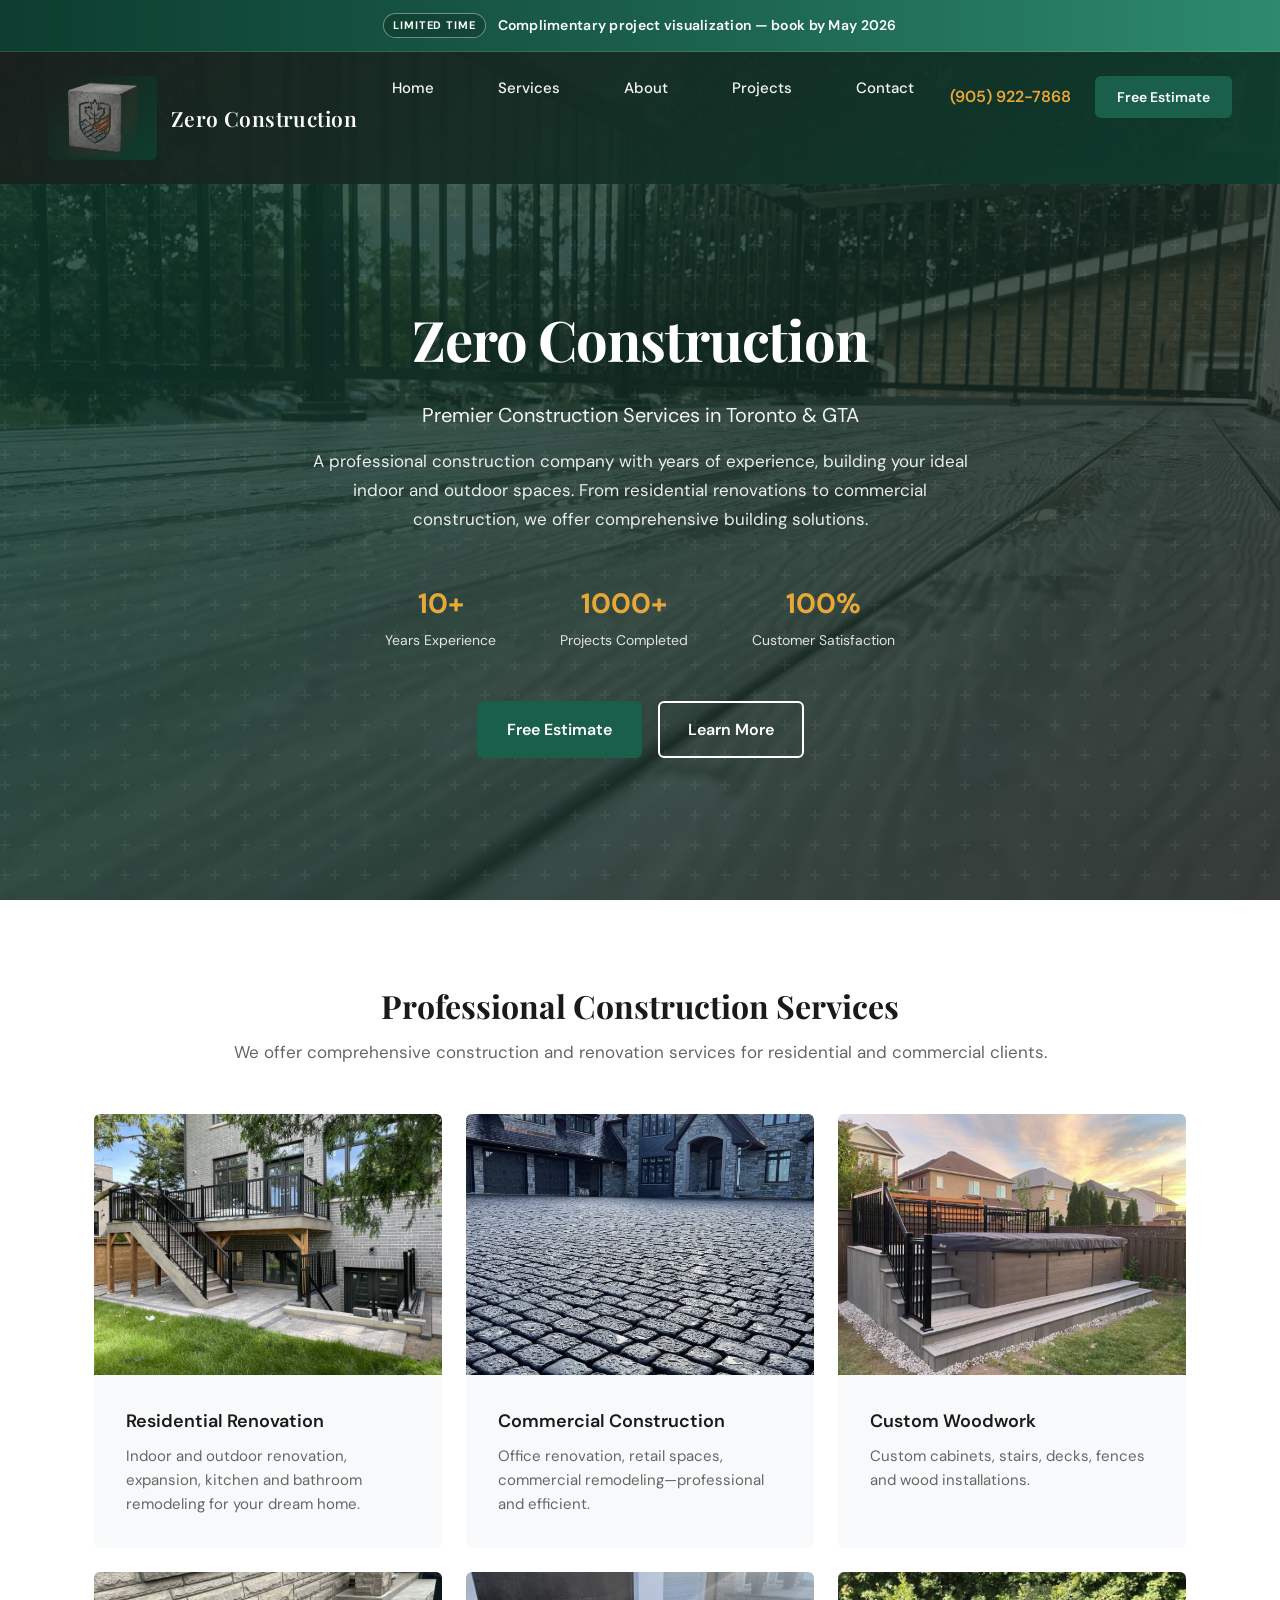
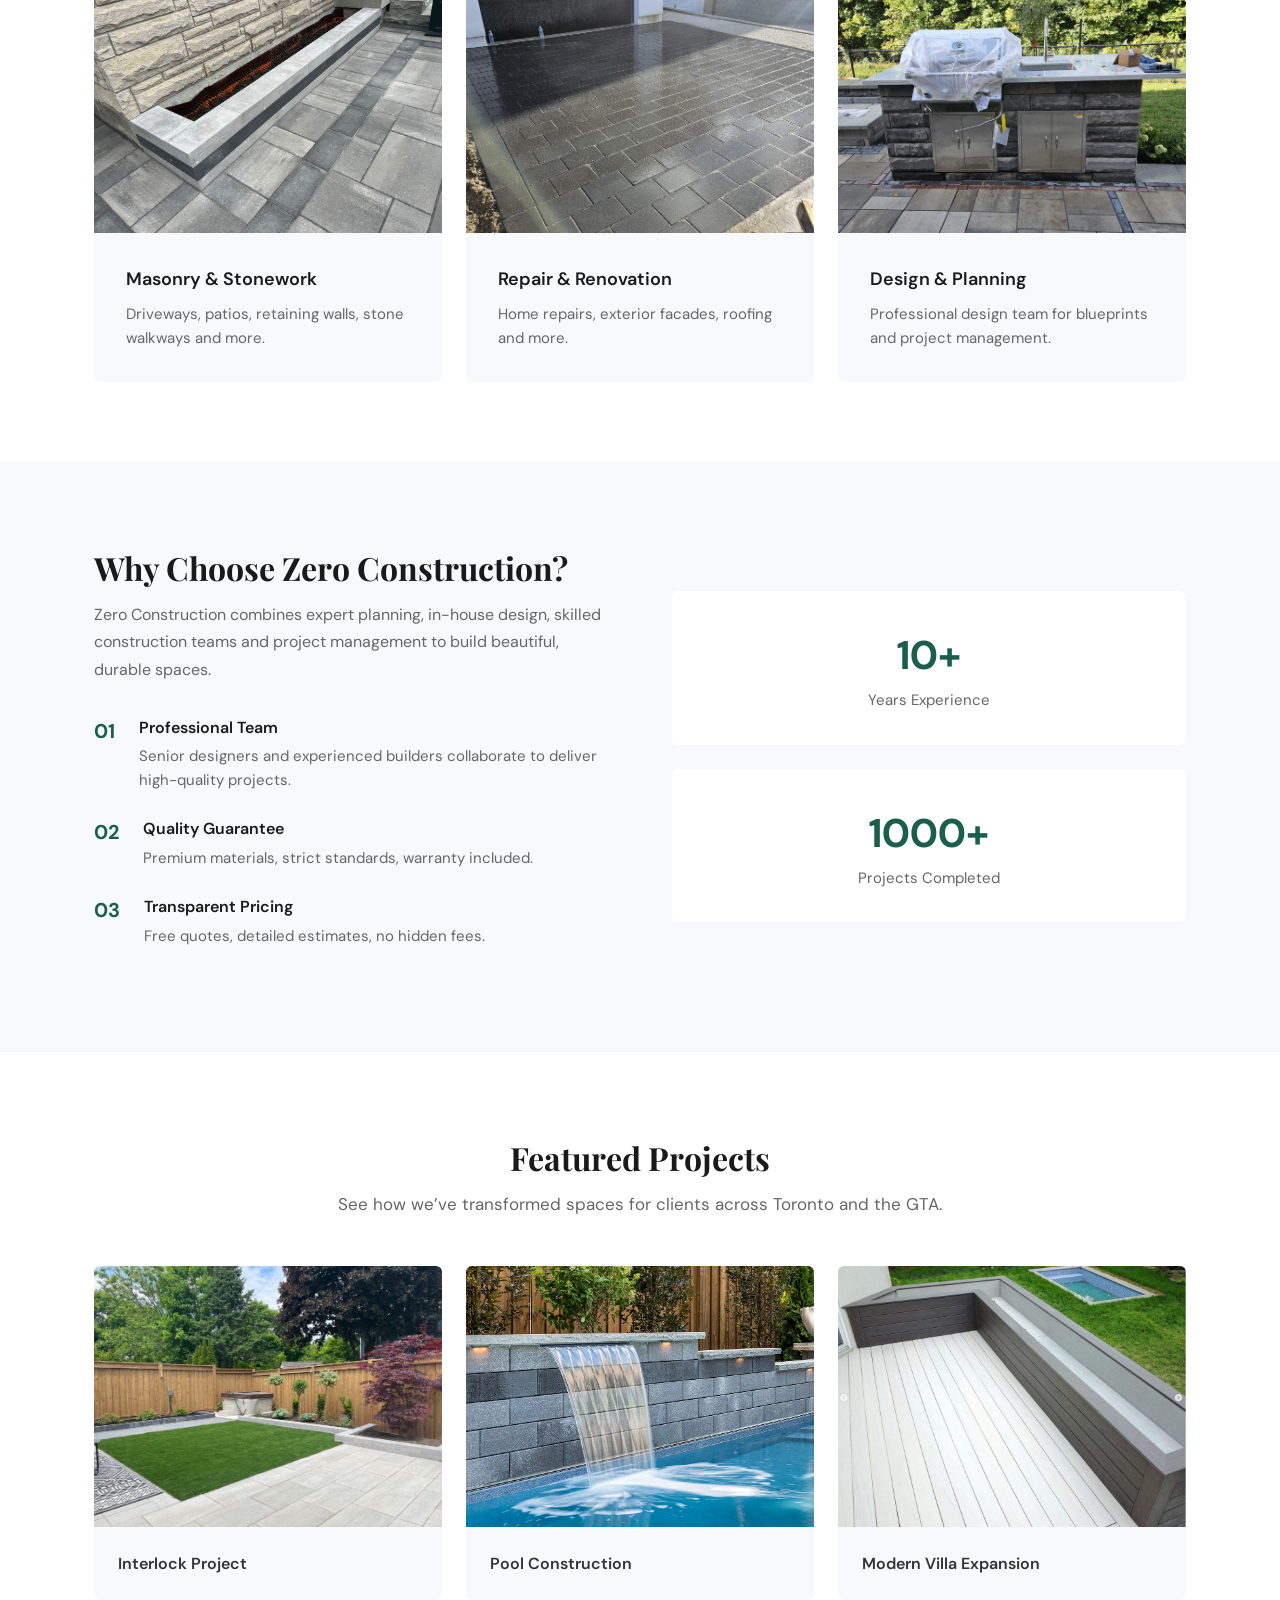
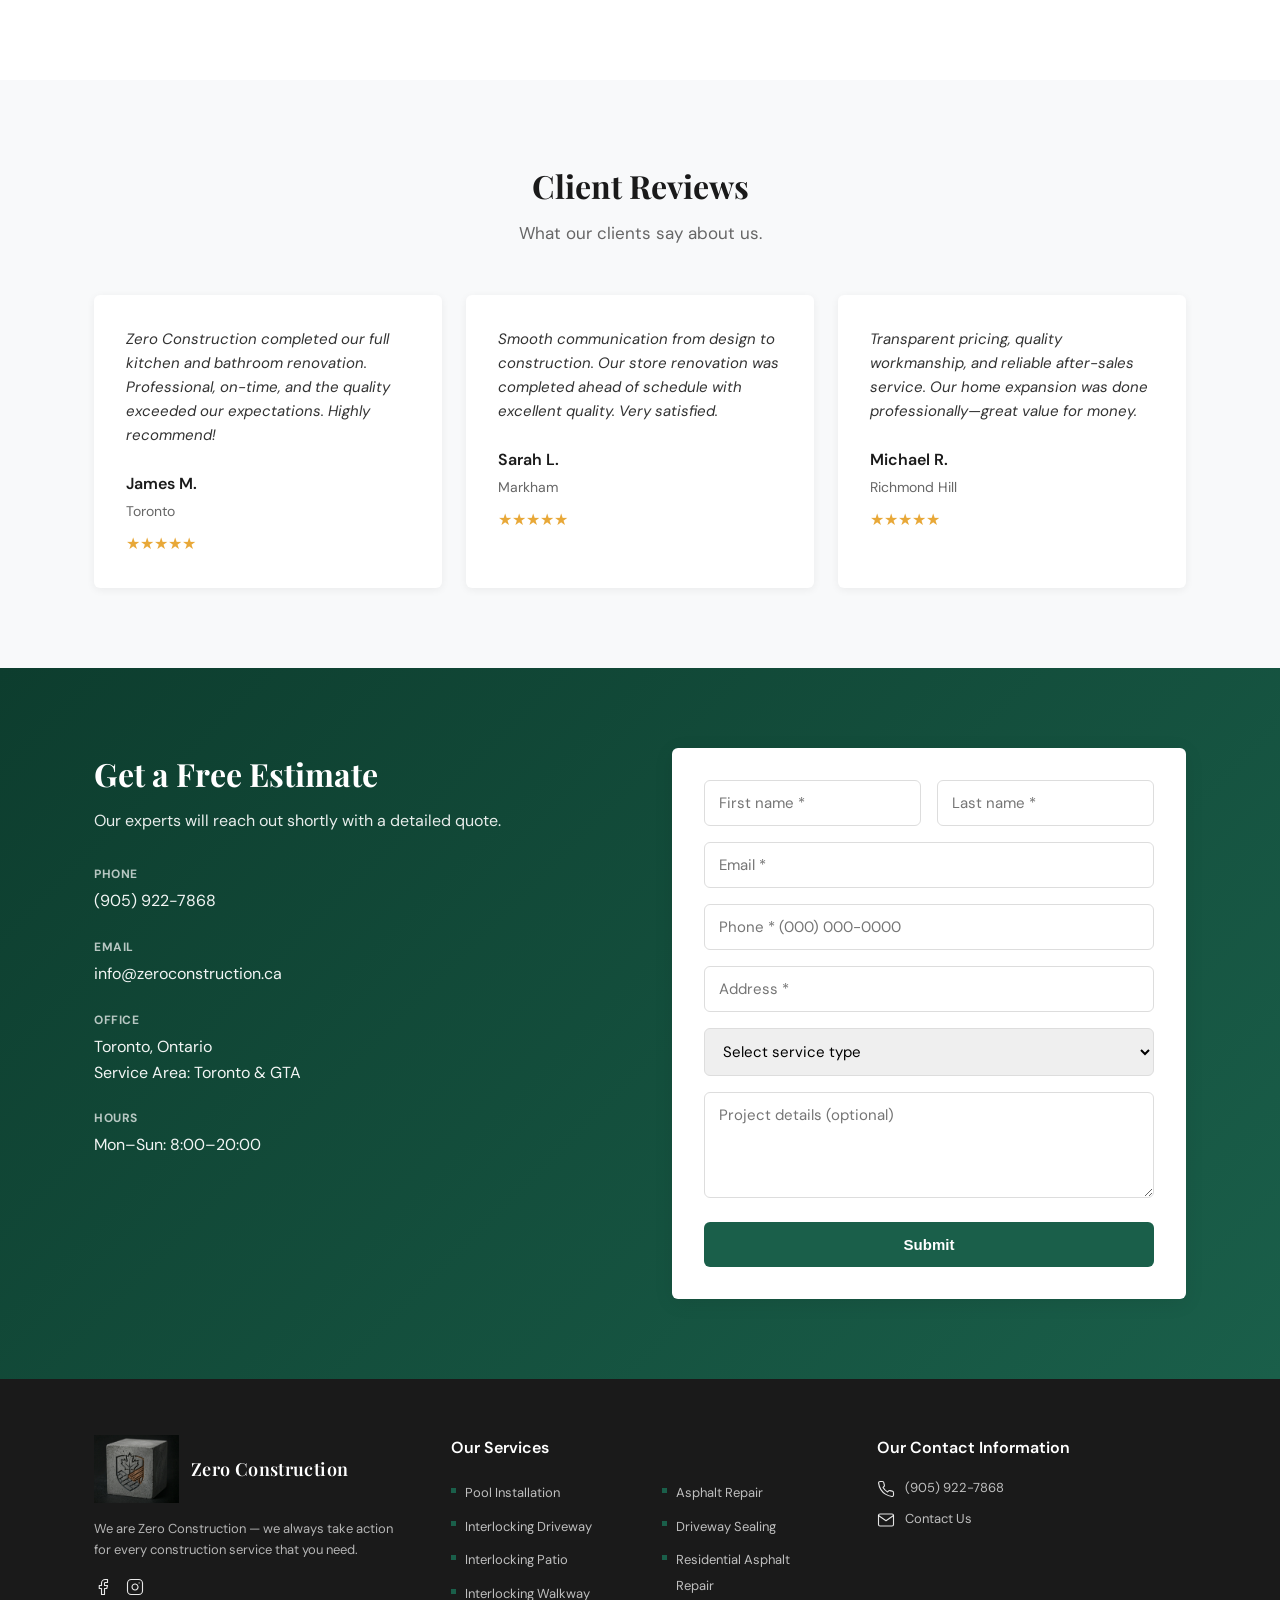
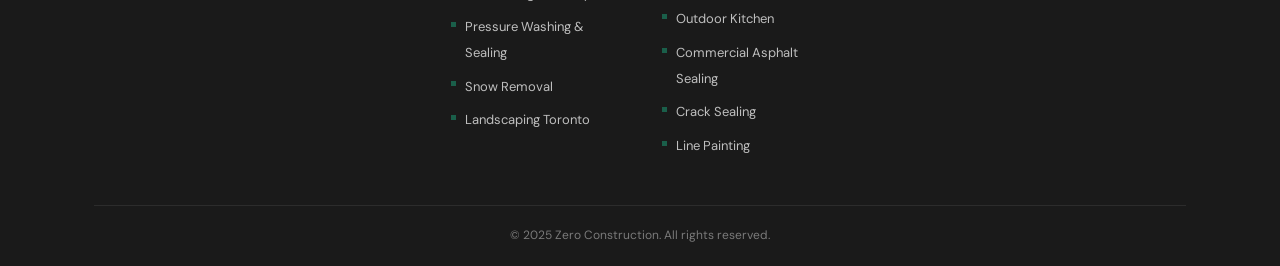
==== commit d3ea4bba: "Add files via upload" ====
--- a/index.html
+++ b/index.html
@@ -30,7 +30,6 @@
                     <a href="index.html#services">Services</a>
                     <a href="index.html#about">About</a>
                     <a href="index.html#projects">Projects</a>
-                    <a href="index.html#service-areas">Service Areas</a>
                     <a href="index.html#contact">Contact</a>
                     <a href="tel:+19059227868" class="nav-phone">(905) 922-7868</a>
                 </nav>
@@ -247,84 +246,6 @@
         </div>
     </section>
 
-    <section id="service-areas" class="section section-service-areas">
-        <div class="container">
-            <div class="section-head">
-                <h2 class="section-title">Service Areas</h2>
-                <p class="section-subtitle">Communities we serve across Ontario</p>
-            </div>
-            <div class="service-areas-grid">
-                <ul class="service-areas-list">
-                    <li>Ajax</li>
-                    <li>Bowmanville</li>
-                    <li>Burlington</li>
-                    <li>Concord</li>
-                    <li>Forest Hill</li>
-                    <li>Hamilton</li>
-                    <li>King City</li>
-                    <li>Maple</li>
-                    <li>Napanee</li>
-                    <li>Orangeville</li>
-                    <li>Port Hope</li>
-                    <li>Scarborough</li>
-                    <li>The Beaches</li>
-                    <li>Unionville</li>
-                    <li>Whitby</li>
-                </ul>
-                <ul class="service-areas-list">
-                    <li>Aurora</li>
-                    <li>Bridle Path</li>
-                    <li>Caledon</li>
-                    <li>East York</li>
-                    <li>Georgetown</li>
-                    <li>Keswick</li>
-                    <li>Lindsay</li>
-                    <li>Mississauga</li>
-                    <li>Newmarket</li>
-                    <li>Oshawa</li>
-                    <li>Port Perry</li>
-                    <li>Schomberg</li>
-                    <li>Thornhill</li>
-                    <li>Uxbridge</li>
-                    <li>Woodbridge</li>
-                </ul>
-                <ul class="service-areas-list">
-                    <li>Belleville</li>
-                    <li>Brampton</li>
-                    <li>Cambridge</li>
-                    <li>Etobicoke</li>
-                    <li>Guelph</li>
-                    <li>Kitchener</li>
-                    <li>Listowel</li>
-                    <li>Markham</li>
-                    <li>North York</li>
-                    <li>Peterborough</li>
-                    <li>Rosedale</li>
-                    <li>St. Catharines</li>
-                    <li>Toronto</li>
-                    <li>Vaughan</li>
-                    <li>York Mills</li>
-                </ul>
-                <ul class="service-areas-list">
-                    <li>Bolton</li>
-                    <li>Brantford</li>
-                    <li>Cobourg</li>
-                    <li>Fergus</li>
-                    <li>Halton Hills</li>
-                    <li>Kleinburg</li>
-                    <li>London</li>
-                    <li>Milton</li>
-                    <li>Oakville</li>
-                    <li>Pickering</li>
-                    <li>Richmond Hill</li>
-                    <li>Stouffville</li>
-                    <li>Trenton</li>
-                    <li>Waterloo</li>
-                </ul>
-            </div>
-        </div>
-    </section>
-
     <section id="contact" class="section section-contact">
         <div class="container">
             <div class="contact-grid">
@@ -351,27 +272,33 @@
                         </div>
                     </div>
                 </div>
-                <form class="contact-form">
+                <form class="contact-form" id="contact-form" action="#" method="post">
+                    <input type="text" name="botcheck" class="contact-form-honey" tabindex="-1" autocomplete="off" aria-hidden="true">
+                    <p class="contact-form-status" id="contact-form-status" role="status" aria-live="polite" hidden></p>
                     <div class="form-row">
-                        <input type="text" name="firstName" placeholder="First name *" required>
-                        <input type="text" name="lastName" placeholder="Last name *" required>
-                    </div>
-                    <input type="email" name="email" placeholder="Email *" required>
-                    <input type="tel" name="phone" placeholder="Phone * (000) 000-0000" required>
-                    <input type="text" name="address" placeholder="Address *" required>
-                    <select name="service">
+                        <input type="text" name="firstName" placeholder="First name *" required autocomplete="given-name">
+                        <input type="text" name="lastName" placeholder="Last name *" required autocomplete="family-name">
+                    </div>
+                    <input type="email" name="email" placeholder="Email *" required autocomplete="email">
+                    <input type="tel" name="phone" placeholder="Phone * (000) 000-0000" required autocomplete="tel">
+                    <input type="text" name="address" placeholder="Address *" required autocomplete="street-address">
+                    <select name="service" aria-label="Service type">
                         <option value="">Select service type</option>
+                        <option value="interlock">Interlock / Interlocking</option>
+                        <option value="deck">Deck</option>
+                        <option value="fence">Fence</option>
                         <option value="pool">Pool</option>
+                        <option value="landscaping">Landscaping</option>
+                        <option value="concrete">Concrete</option>
                         <option value="asphalt">Asphalt</option>
-                        <option value="concrete">Concrete</option>
-                        <option value="stonework-repair">Stonework Repair</option>
-                        <option value="power-washing">Power Washing</option>
-                        <option value="asphalt-sealing">Asphalt Sealing</option>
-                        <option value="rennovation">Rennovation</option>
+                        <option value="asphalt-sealing">Asphalt sealing</option>
+                        <option value="stonework-repair">Stonework repair</option>
+                        <option value="power-washing">Power washing</option>
+                        <option value="renovation">Renovation</option>
                         <option value="other">Other</option>
                     </select>
                     <textarea name="message" placeholder="Project details (optional)" rows="4"></textarea>
-                    <button type="submit" class="btn btn-primary btn-block">Submit</button>
+                    <button type="submit" class="btn btn-primary btn-block" id="contact-form-submit">Submit</button>
                 </form>
             </div>
         </div>
@@ -426,10 +353,6 @@
                             <span class="footer-contact-icon"><svg viewBox="0 0 24 24" aria-hidden="true" fill="none" stroke="currentColor" stroke-width="1.5" stroke-linecap="round" stroke-linejoin="round"><path d="M4 4h16c1.1 0 2 .9 2 2v12c0 1.1-.9 2-2 2H4c-1.1 0-2-.9-2-2V6c0-1.1.9-2 2-2z"/><polyline points="22,6 12,13 2,6"/></svg></span>
                             <a href="mailto:info@zeroconstruction.ca">Contact Us</a>
                         </li>
-                        <li class="footer-contact-row">
-                            <span class="footer-contact-icon"><svg viewBox="0 0 24 24" aria-hidden="true" fill="none" stroke="currentColor" stroke-width="1.5" stroke-linecap="round" stroke-linejoin="round"><path d="M21 10c0 7-9 13-9 13s-9-6-9-13a9 9 0 0 1 18 0z"/><circle cx="12" cy="10" r="3"/></svg></span>
-                            <a href="#service-areas">Service Areas</a>
-                        </li>
                     </ul>
                 </div>
             </div>
--- a/styles.css
+++ b/styles.css
@@ -718,46 +718,6 @@
     cursor: default;
 }
 
-/* Service areas — Ontario communities (single-page) */
-.section-service-areas {
-    background: var(--color-white);
-}
-
-.service-areas-grid {
-    display: grid;
-    grid-template-columns: repeat(4, minmax(0, 1fr));
-    gap: var(--space-lg) var(--space-2xl);
-    max-width: 1000px;
-    margin: 0 auto;
-}
-
-.service-areas-list {
-    list-style: none;
-    margin: 0;
-    padding: 0;
-}
-
-.service-areas-list li {
-    position: relative;
-    padding-left: 1.1rem;
-    margin-bottom: 0.45rem;
-    font-family: var(--font-body);
-    font-size: 0.9375rem;
-    line-height: 1.45;
-    color: var(--color-text);
-}
-
-.service-areas-list li::before {
-    content: ">";
-    position: absolute;
-    left: 0;
-    top: 0;
-    color: var(--color-primary);
-    font-weight: 700;
-    font-size: 0.7rem;
-    line-height: 1.45;
-}
-
 /* Testimonials */
 .section-testimonials {
     background: var(--color-bg);
@@ -857,19 +817,56 @@
 }
 
 .contact-form {
+    position: relative;
     background: var(--color-white);
     padding: var(--space-xl);
     border-radius: var(--radius);
     box-shadow: var(--shadow);
 }
 
+.contact-form-honey {
+    position: absolute;
+    width: 1px;
+    height: 1px;
+    padding: 0;
+    margin: -1px;
+    overflow: hidden;
+    clip: rect(0, 0, 0, 0);
+    white-space: nowrap;
+    border: 0;
+}
+
+.contact-form-status {
+    margin: 0 0 var(--space-md);
+    padding: var(--space-md);
+    border-radius: var(--radius);
+    font-size: 0.9375rem;
+    line-height: 1.45;
+}
+
+.contact-form-status[hidden] {
+    display: none;
+}
+
+.contact-form-status--success {
+    background: rgba(26, 95, 74, 0.1);
+    border: 1px solid rgba(45, 138, 110, 0.45);
+    color: var(--color-primary-dark);
+}
+
+.contact-form-status--error {
+    background: rgba(160, 45, 45, 0.08);
+    border: 1px solid rgba(160, 45, 45, 0.35);
+    color: #5c1f1f;
+}
+
 .form-row {
     display: grid;
     grid-template-columns: 1fr 1fr;
     gap: var(--space-md);
 }
 
-.contact-form input,
+.contact-form input:not(.contact-form-honey),
 .contact-form select,
 .contact-form textarea {
     display: block;
@@ -882,7 +879,7 @@
     border-radius: var(--radius);
 }
 
-.contact-form input:focus,
+.contact-form input:not(.contact-form-honey):focus,
 .contact-form select:focus,
 .contact-form textarea:focus {
     outline: none;
@@ -1112,11 +1109,6 @@
     .testimonials-grid {
         grid-template-columns: repeat(2, 1fr);
     }
-
-    .service-areas-grid {
-        grid-template-columns: repeat(2, minmax(0, 1fr));
-        gap: var(--space-md) var(--space-xl);
-    }
 }
 
 @media (max-width: 768px) {
@@ -1217,10 +1209,6 @@
         grid-template-columns: 1fr;
     }
 
-    .service-areas-grid {
-        grid-template-columns: 1fr;
-    }
-
     .footer {
         padding: var(--space-xl) 0 var(--space-lg);
     }
